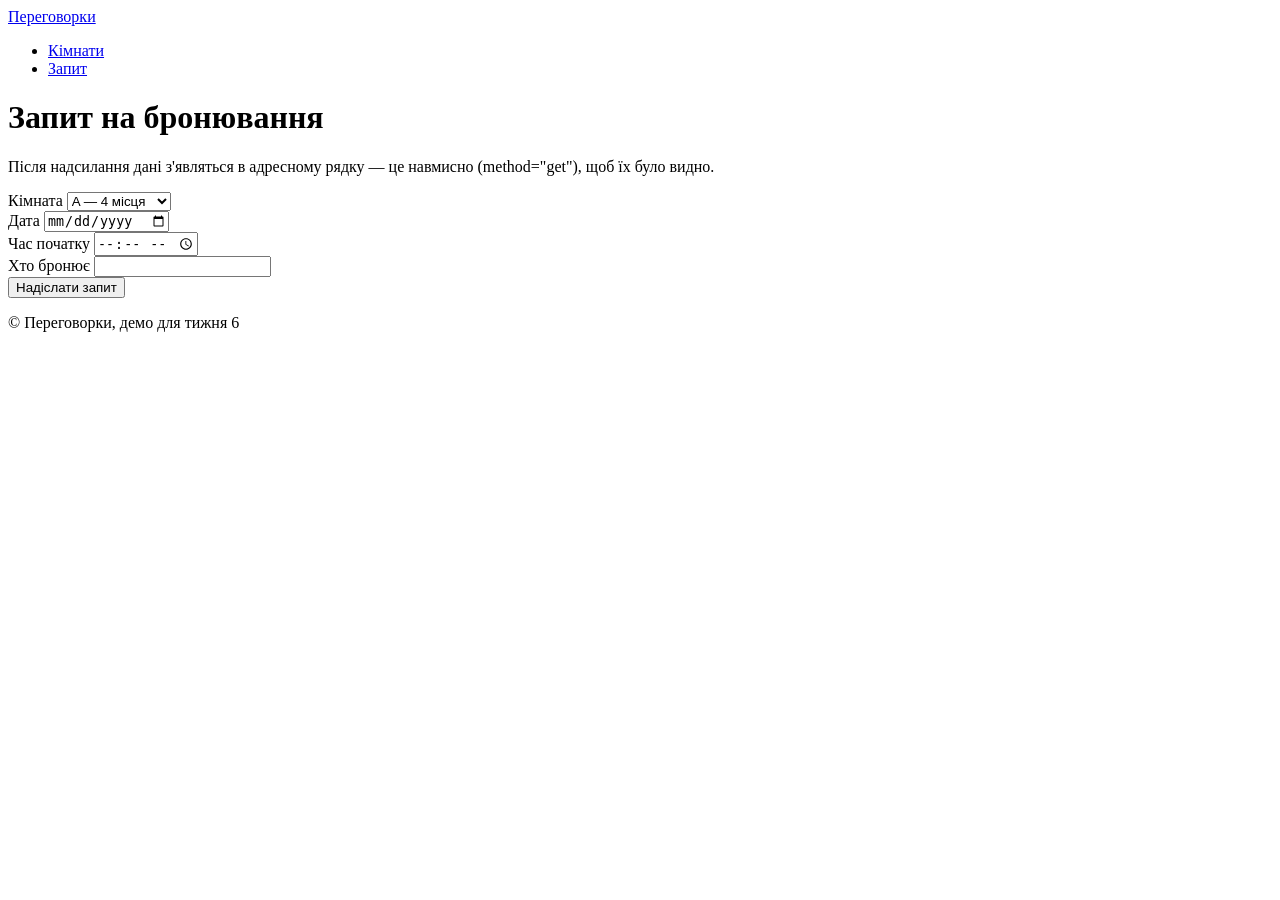
==== request.html @ 8661de9f "initial version" ====
<!doctype html>
<html lang="uk">
<head>
  <meta charset="utf-8">
  <meta name="viewport" content="width=device-width, initial-scale=1">
  <title>Переговорки — запит на бронювання</title>
  <link rel="stylesheet" href="styles.css">
</head>
<body>
  <header class="site-header">
    <div class="header-inner">
      <a class="logo" href="index.html">Переговорки</a>
      <nav class="nav" aria-label="Головна навігація">
        <ul>
          <li><a href="index.html">Кімнати</a></li>
          <li><a href="request.html" aria-current="page">Запит</a></li>
        </ul>
      </nav>
    </div>
  </header>

  <main>
    <h1>Запит на бронювання</h1>
    <p class="muted">Після надсилання дані з'являться в адресному рядку — це навмисно (method="get"), щоб їх було видно.</p>
    <form action="request.html" method="get" class="request-form">
      <div class="field">
        <label for="room">Кімната</label>
        <select id="room" name="room">
          <option value="A">A — 4 місця</option>
          <option value="B">B — 10 місць</option>
          <option value="C">C — 6 місць</option>
        </select>
      </div>
      <div class="field">
        <label for="date">Дата</label>
        <input id="date" name="date" type="date" required>
      </div>
      <div class="field">
        <label for="time">Час початку</label>
        <input id="time" type="time" required>
      </div>
      <div class="field">
        <label for="who">Хто бронює</label>
        <input id="who" name="who" type="text" required>
      </div>
      <button class="btn" type="submit">Надіслати запит</button>
    </form>
  </main>

  <footer class="site-footer">
    <p>© Переговорки, демо для тижня 6</p>
  </footer>
</body>
</html>
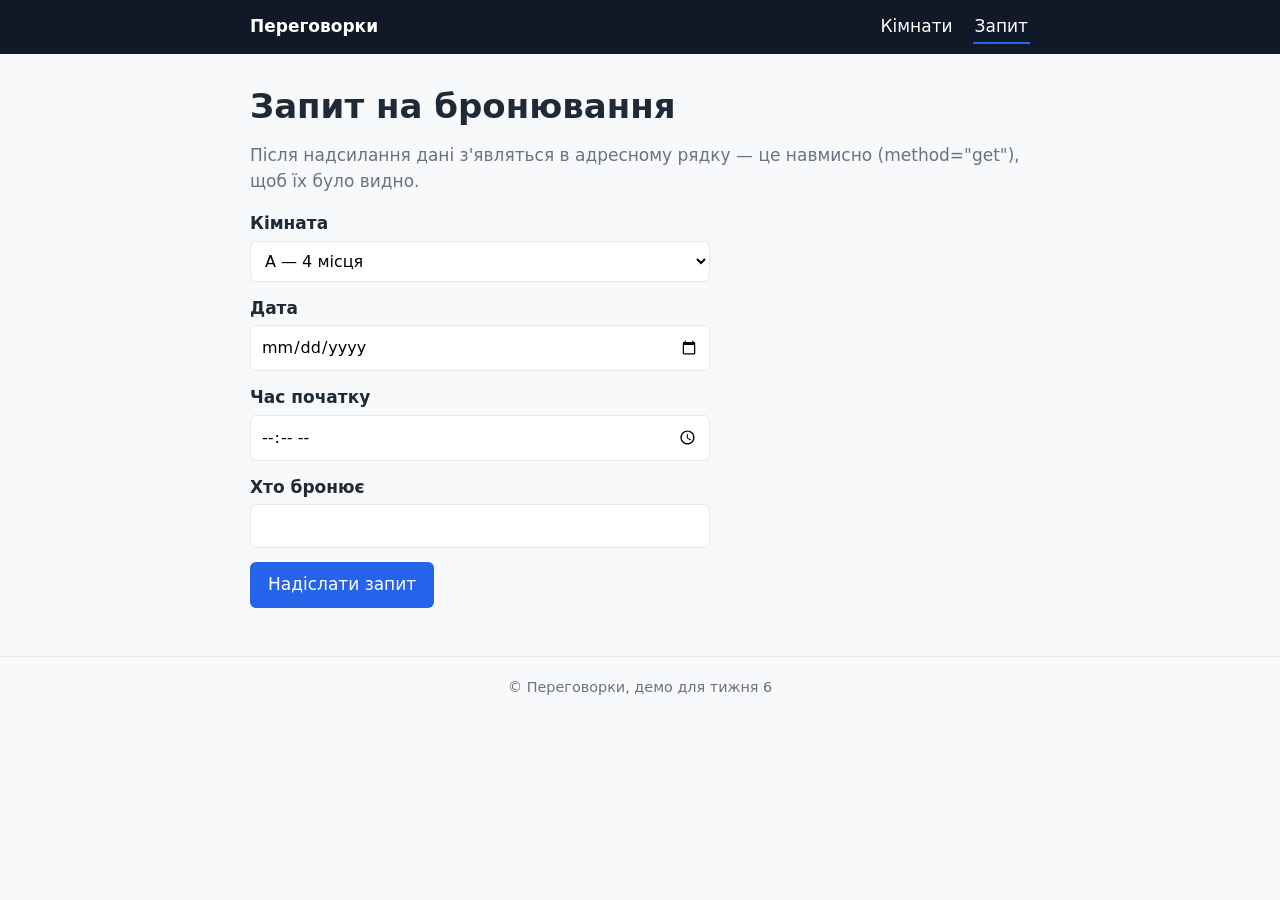
==== commit d79e8207: "Update request.html" ====
--- a/request.html
+++ b/request.html
@@ -4,7 +4,7 @@
   <meta charset="utf-8">
   <meta name="viewport" content="width=device-width, initial-scale=1">
   <title>Переговорки — запит на бронювання</title>
-  <link rel="stylesheet" href="styles.css">
+  <link rel="stylesheet" href="style.css">
 </head>
 <body>
   <header class="site-header">
--- a/style.css
+++ b/style.css
@@ -0,0 +1,34 @@
+:root { --ink: #1f2a37; --paper: #f7f9fb; --accent: #2563eb; --accent-dark: #1d4ed8; --muted: #6b7280; --line: #e5e7eb; }
+* { box-sizing: border-box; }
+body { margin: 0; font-family: system-ui, -apple-system, "Segoe UI", sans-serif; font-size: 17px; line-height: 1.5; color: var(--ink); background: var(--paper); }
+h1, h2 { line-height: 1.2; margin: 0 0 0.5em; }
+p { margin: 0 0 1em; }
+.muted { color: var(--muted); }
+main { max-width: 820px; margin: 0 auto; padding: 32px 20px 48px; }
+
+.site-header { background: #111827; color: #fff; }
+.header-inner { max-width: 820px; margin: 0 auto; padding: 14px 20px; display: flex; align-items: center; justify-content: space-between; gap: 24px; }
+.logo { color: #fff; font-weight: 700; text-decoration: none; }
+.nav ul { list-style: none; margin: 0; padding: 0; display: flex; gap: 18px; }
+.nav a { color: #fff; text-decoration: none; padding: 6px 2px; border-bottom: 2px solid transparent; }
+.nav a[aria-current="page"] { border-bottom-color: var(--accent); }
+
+.hero { position: relative; padding: 24px; background: #fff; border: 1px solid var(--line); border-radius: 10px; margin-bottom: 32px; overflow: hidden; }
+.hero::after { content: ""; position: absolute; inset: 0; background: linear-gradient(90deg, rgba(37,99,235,0.04), transparent); }
+.filter { display: flex; flex-wrap: wrap; gap: 12px; align-items: end; }
+.filter label { display: block; font-weight: 600; margin-bottom: 4px; }
+.filter select { padding: 8px 10px; font: inherit; font-size: 16px; border: 1px solid var(--line); border-radius: 6px; }
+
+.btn { display: inline-block; background: var(--accent); color: #fff; text-decoration: none; padding: 10px 18px; border: 0; border-radius: 6px; font: inherit; cursor: pointer; }
+.btn:hover { background: var(--accent-dark); }
+
+.rooms { list-style: none; margin: 0; padding: 0; display: grid; gap: 10px; }
+.room { padding: 12px 14px; background: #fff; border: 1px solid var(--line); border-radius: 8px; }
+
+.request-form { max-width: 460px; }
+.field { margin-bottom: 14px; }
+.field label { display: block; font-weight: 600; margin-bottom: 4px; }
+.field input, .field select { width: 100%; padding: 9px 10px; font: inherit; font-size: 16px; border: 1px solid var(--line); border-radius: 6px; background: #fff; }
+
+.site-footer { border-top: 1px solid var(--line); padding: 20px; color: var(--muted); font-size: 0.9rem; text-align: center; }
+@media (max-width: 600px) { .header-inner { flex-direction: column; align-items: flex-start; gap: 8px; } }
